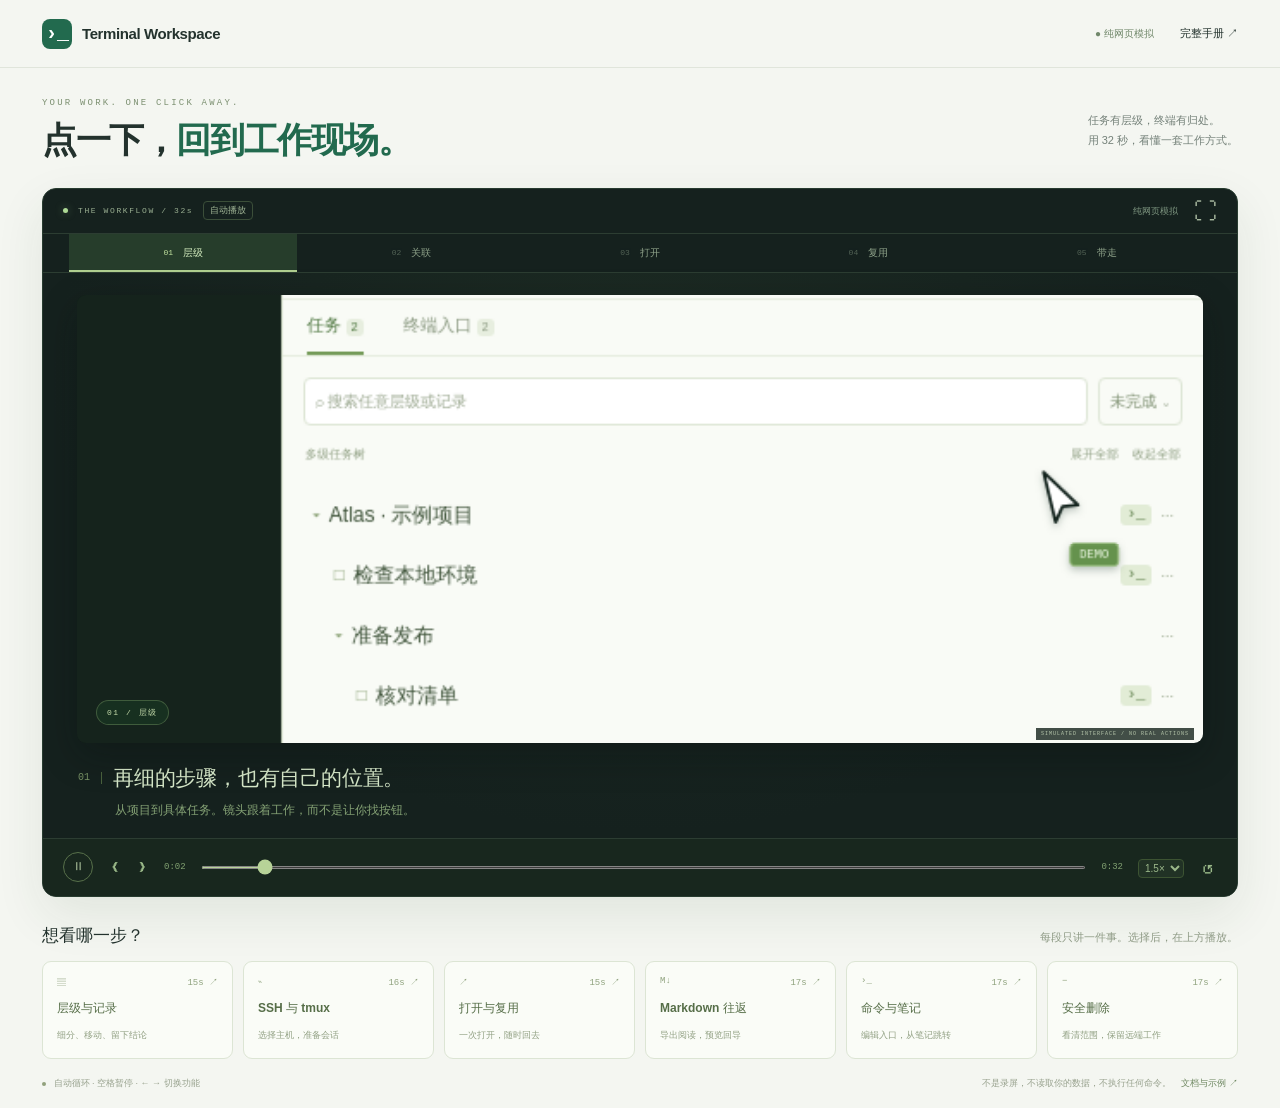
==== terminal-workspace-release/site/film.html @ c04700b7 "first commit" ====
<!doctype html>
<html lang="zh-CN">
<head>
  <meta charset="utf-8">
  <meta name="viewport" content="width=device-width, initial-scale=1">
  <meta name="description" content="不用读长文，直接看 Terminal Workspace 自动演示任务层级、SSH / tmux、终端关联与复用、Markdown 和安全删除。纯网页模拟，不操作真实应用。">
  <meta name="referrer" content="no-referrer">
  <title>Terminal Workspace · 产品短片</title>
  <link rel="stylesheet" href="cinema.css">
  <script src="cinema.js" defer></script>
</head>
<body>
  <header class="site-header"><a class="logo" href="index.html"><span>›_</span> Terminal Workspace</a><div><span class="local-badge">● 纯网页模拟</span><a href="manual.html">完整手册 ↗</a></div></header>
  <main>
    <div class="intro"><div><p class="eyebrow">YOUR WORK. ONE CLICK AWAY.</p><h1>点一下，<span>回到工作现场。</span></h1></div><p>任务有层级，终端有归处。<br>用 32 秒，看懂一套工作方式。</p></div>
    <section id="cinema" class="cinema" aria-label="Terminal Workspace 自动演示播放器">
      <div class="film-header"><div class="film-label"><span class="live-dot"></span><strong id="film-name">THE WORKFLOW / 32s</strong><span id="playing-status">自动播放</span></div><div><button id="back-main" type="button" hidden>↶ 返回主片</button><span class="safe-label">纯网页模拟</span><button id="fullscreen" type="button" aria-label="全屏观看">⛶</button></div></div>
      <div class="show-layout">
        <nav class="chapters" aria-label="跳转到演示功能"><span class="chapters-heading">THE WORKFLOW</span><div id="chapter-list"></div><a href="manual.html">需要细节？查手册 ↗</a></nav>
        <div class="screen-area">
          <div id="stage" class="stage" aria-label="模拟应用画面">
            <div id="camera" class="camera">
            <div class="app-titlebar"><span class="traffic"><i></i><i></i><i></i></span><span id="app-title">iTerm2 · Terminal Workspace</span><span class="app-titlebar-end">⌘ 1</span></div>
            <div class="app-content">
              <div class="terminal"><div class="terminal-tabs"><span id="terminal-tab">zsh — 工作终端</span><span>＋</span></div><div id="terminal-output" class="terminal-output"></div><div id="terminal-banner" class="terminal-banner" hidden></div><div class="terminal-bottom"><span id="terminal-state">LOCAL / READY</span><span>UTF-8</span></div></div>
              <aside class="sidebar"><div class="sidebar-brand"><strong>›_ Terminal Sidebar</strong><span>V2</span></div><div class="toolbar"><span id="add-task" class="fake-button accent">＋ 添加任务</span><span id="add-command" class="fake-button">＋ 终端</span><span id="refresh" class="fake-button icon-button">↻</span></div><div class="tabs"><span id="tasks-tab" class="active">任务 <b>4</b></span><span id="commands-tab">终端入口 <b>2</b></span></div><div class="filter-row"><span id="search-box">⌕ 搜索任意层级或记录</span><span id="status-filter">未完成 ⌄</span></div><div class="tree-tools"><small>多级任务树</small><span id="expand-all">展开全部</span><span id="collapse-all">收起全部</span></div><div id="workspace-list" class="workspace-list"></div><div id="notes-panel" class="notes-panel" hidden><strong>▾ 工作记录</strong><div id="note-content"></div><div id="note-input" class="note-input">记录结论与下一步…</div><span id="save-note" class="fake-button accent">添加记录</span></div><div class="sidebar-bottom"><span id="import-button">导入 Markdown</span><span id="export-button">导出 Markdown</span><span id="v1-button">打开第一版</span></div></aside>
            </div>
            <div id="modal-layer" class="modal-layer" hidden><div id="modal" class="modal"><div class="modal-top"><span id="modal-tag">TASK</span><span>×</span></div><h2 id="modal-title"></h2><div id="modal-content"></div><div id="modal-hint" class="modal-hint"></div><div id="modal-action" class="modal-action"></div></div></div>
            <div id="scene-toast" class="scene-toast" hidden><span>✓</span><span id="scene-toast-text"></span></div>
            <div id="cursor" class="cursor" aria-hidden="true"><svg width="28" height="34" viewBox="0 0 28 34"><path d="M3 2L23 21L14 22L10 31L3 2Z" fill="white" stroke="#14241e" stroke-width="1.8" stroke-linejoin="round"/></svg><span>DEMO</span></div>
            <div id="click-ring" class="click-ring" aria-hidden="true"></div>
            </div>
            <div id="comparison" class="comparison" hidden><div class="comparison-heading"><span>FROM WORKSPACE TO WORDS</span><h2>工作现场，也能带走。</h2></div><div class="comparison-cards"><div class="compare-before"><span>工作台里的层级</span><h3>▾ Atlas 项目</h3><p>└ 核对清单</p><p class="nested">☑ 验证中文输出 <b>›_</b></p><blockquote>UTF-8 验证通过。</blockquote></div><span class="compare-arrow">→</span><div class="compare-after"><span>Markdown 里的记录</span><h3>Atlas 项目</h3><pre>- [ ] 核对清单
  - [x] 验证中文输出
    &gt; UTF-8 验证通过。</pre><small>阅读版分享 · 保留 ID 的版本可回导</small></div></div><p class="comparison-note">手动导出，不是自动同步。</p></div>
            <div id="shot-label" class="shot-label" aria-hidden="true">01 / ORGANIZE</div>
            <div class="simulation-watermark">SIMULATED INTERFACE / NO REAL ACTIONS</div>
          </div>
          <div class="narration"><div><span id="scene-number">01</span><span class="narration-divider"></span><h2 id="scene-title">打开你的工作台</h2></div><p id="scene-description" aria-live="polite">纯网页模拟：所有点击只发生在这幅画面里。</p></div>
        </div>
      </div>
      <div class="player-controls"><button id="play-toggle" class="play-toggle" type="button" aria-label="暂停演示">Ⅱ</button><button id="previous" type="button" aria-label="上一个功能">❮</button><button id="next" type="button" aria-label="下一个功能">❯</button><span id="elapsed">0:00</span><label class="seek-label"><span class="sr-only">演示进度</span><input id="seek" type="range" min="0" max="1000" value="0" step="1"></label><span id="duration">2:00</span><label class="speed-label"><span class="sr-only">播放速度</span><select id="speed"><option value="1">1×</option><option value="1.5">1.5×</option><option value="2">2×</option></select></label><button id="replay" type="button" aria-label="重新播放">↺</button></div>
    </section>
    <section class="shorts" aria-label="六个功能短演示"><div class="shorts-heading"><h2>想看哪一步？</h2><span>每段只讲一件事。选择后，在上方播放。</span></div><div id="short-list" class="short-list"></div></section>
    <footer class="page-footer"><span><i></i> 自动循环 · 空格暂停 · ← → 切换功能</span><span>不是录屏，不读取你的数据，不执行任何命令。<a href="manual.html#resources">文档与示例 ↗</a></span></footer>
    <p id="motion-note" class="motion-note" hidden>检测到“减少动态效果”：已暂停自动播放。可手动逐步查看，或按播放继续。</p>
    <noscript><p class="motion-note">动画需要 JavaScript。你仍可打开 <a href="manual.html">完整使用手册</a>。</p></noscript>
  </main>
</body>
</html>
---- terminal-workspace-release/site/cinema.css ----
@charset "UTF-8";
:root { color-scheme: light; --green: #226a4e; --ink: #23322d; --muted: #748179; --paper: #f4f6f1; }
* { box-sizing: border-box; }
body { margin: 0; background: var(--paper); color: var(--ink); font: 14px/1.6 -apple-system, BlinkMacSystemFont, "Segoe UI", "PingFang SC", sans-serif; }
button, input, select { font: inherit; }
button, a, select, input[type="range"] { -webkit-tap-highlight-color: transparent; }
button { cursor: pointer; }
a { color: inherit; text-decoration: none; }
a:hover { color: var(--green); }
button:focus-visible, a:focus-visible, input:focus-visible, select:focus-visible { outline: 2px solid #8dbb84; outline-offset: 4px; }
[hidden] { display: none !important; }
.site-header { height: 68px; max-width: 1530px; margin: auto; padding: 0 42px; display: flex; align-items: center; justify-content: space-between; border-bottom: 1px solid #e0e5db; }
.logo { display: flex; gap: 10px; align-items: center; font-weight: 650; font-size: 15px; letter-spacing: -.4px; }
.logo > span { display: grid; place-items: center; height: 30px; width: 30px; border-radius: 8px; background: var(--green); color: white; font: bold 20px monospace; }
.site-header > div { display: flex; align-items: center; gap: 26px; font-size: 11px; }
.local-badge { color: #71886b; font-size: 10px; }
main { max-width: 1530px; margin: auto; padding: 0 42px; }
.intro { display: flex; align-items: center; justify-content: space-between; gap: 22px; padding: 30px 0 25px; }
.eyebrow { font: 9px monospace; letter-spacing: 2.2px; color: #7c9071; margin: 0 0 10px; }
h1 { font-size: clamp(24px, 2.7vw, 39px); line-height: 1.3; font-weight: 600; letter-spacing: -1.4px; margin: 0; }
h1 span { color: var(--green); }
.intro > p { margin: 0; color: var(--muted); font-size: 11px; line-height: 1.9; }
.cinema { background: #15211e; border: 1px solid #283c30; border-radius: 14px; overflow: hidden; box-shadow: 0 18px 50px #25442517; color: #e0e8df; }
.film-header { height: 45px; padding: 0 20px; border-bottom: 1px solid #2c3d32; display: flex; justify-content: space-between; align-items: center; gap: 16px; }
.film-label { display: flex; align-items: center; gap: 10px; font: 8px monospace; letter-spacing: 1.6px; }
.film-label strong { font-weight: 400; color: #9aaf92; }
.live-dot { height: 5px; width: 5px; border-radius: 50%; background: #add995; box-shadow: 0 0 8px #add99560; }
#playing-status { font: 9px -apple-system, sans-serif; padding: 2px 6px; border: 1px solid #3b4e39; border-radius: 4px; color: #a2b797; letter-spacing: 0; }
.film-header > div:last-child { display: flex; align-items: center; gap: 16px; }
.safe-label { font-size: 9px; color: #7e9680; }
#fullscreen { background: none; border: 0; padding: 0; color: #a9baa0; font-size: 23px; }
.show-layout { display: grid; grid-template-columns: 181px minmax(0, 1fr); }
.chapters { border-right: 1px solid #2c3d32; padding: 19px 12px 15px; display: flex; flex-direction: column; }
.chapters-heading { font: 8px monospace; color: #6f896e; letter-spacing: 1.8px; margin: 0 10px 12px; }
#chapter-list { display: flex; flex-direction: column; gap: 2px; }
#chapter-list button { border: 1px solid transparent; background: transparent; color: #8fa38a; border-radius: 5px; font-size: 10px; text-align: left; padding: 6px 10px; line-height: 1.4; display: flex; align-items: center; gap: 10px; }
#chapter-list button > span { font: 8px monospace; opacity: .5; }
#chapter-list button:hover { background: #213729; color: #cee1bb; }
#chapter-list button[aria-current="step"] { border-color: #405838; background: #2a412c; color: #d2ebbd; }
#chapter-list button[aria-current="step"] > span { color: #c1e29f; opacity: 1; }
.chapters > a { margin: auto 10px 0; padding-top: 18px; font-size: 9px; color: #709067; }
.screen-area { min-width: 0; padding: 22px 22px 0; background: radial-gradient(ellipse at 50% 20%, #344a333d, transparent 70%); }
.stage { height: 480px; border: 1px solid #54664c; border-radius: 9px; background: #13201b; box-shadow: 0 12px 36px #060e0c4d; position: relative; overflow: hidden; isolation: isolate; font-size: 11px; }
.app-titlebar { height: 31px; display: flex; align-items: center; gap: 13px; padding: 0 13px; background: #e9ede5; color: #73816a; font-size: 8px; }
.traffic { display: flex; gap: 5px; }
.traffic i { width: 7px; height: 7px; border-radius: 50%; background: #d6a29b; }
.traffic i:nth-child(2) { background: #d9c38d; }
.traffic i:nth-child(3) { background: #a4bb8e; }
.app-titlebar-end { margin-left: auto; font-size: 8px; }
.app-content { height: calc(100% - 31px); display: grid; grid-template-columns: minmax(0, 1.1fr) minmax(0, 1fr); }
.terminal { position: relative; min-width: 0; background: #15231c; color: #c5d7b8; display: flex; flex-direction: column; }
.terminal-tabs { height: 31px; padding: 7px 13px; border-bottom: 1px solid #2a3d2b; display: flex; justify-content: space-between; color: #85a177; font: 8px monospace; }
.terminal-output { padding: 24px 22px; font: 11px/2.2 "SFMono-Regular", Consolas, monospace; overflow: hidden; flex: 1; }
.terminal-line { min-height: 24px; white-space: pre-wrap; overflow-wrap: anywhere; }
.terminal-line.dim { color: #63865e; }
.terminal-line.bright { color: #c1e399; }
.terminal-caret { color: #b4df99; }
.terminal-bottom { border-top: 1px solid #2a3d2b; font: 7px monospace; color: #699061; display: flex; justify-content: space-between; padding: 7px 13px; }
.terminal-banner { position: absolute; left: 17px; right: 17px; bottom: 46px; border: 1px solid #597447; padding: 12px; border-radius: 6px; font-size: 10px; color: #bedea2; background: #273e29; }
.sidebar { min-width: 0; color: #3c5137; background: #f9fbf6; display: flex; flex-direction: column; overflow: hidden; border-left: 1px solid #d7e1cc; }
.sidebar-brand { padding: 13px 14px 9px; display: flex; justify-content: space-between; align-items: center; }
.sidebar-brand strong { font-size: 11px; }
.sidebar-brand > span { font: 7px monospace; color: #90a281; }
.toolbar { display: flex; gap: 5px; padding: 0 13px 10px; }
.fake-button { padding: 5px 8px; border: 1px solid #d7e1cd; border-radius: 5px; font-size: 8px; background: white; display: inline-block; }
.fake-button.accent { background: #477342; border-color: #477342; color: white; }
.icon-button { margin-left: auto; }
.tabs { border-top: 1px solid #e6eddf; border-bottom: 1px solid #e6eddf; display: flex; gap: 23px; padding: 0 14px; color: #8a9980; font-size: 9px; }
.tabs > span { padding: 7px 0; }
.tabs > span.active { color: #4d763f; border-bottom: 2px solid #759b59; }
.tabs b { font: 7px monospace; background: #e7eedf; padding: 1px 3px; border-radius: 3px; }
.filter-row { display: flex; align-items: center; padding: 12px 12px 4px; gap: 6px; font-size: 8px; }
#search-box { flex: 1; border: 1px solid #dde6d5; border-radius: 4px; padding: 6px; color: #9ca991; background: white; min-width: 0; }
#status-filter { border: 1px solid #dde6d5; border-radius: 4px; padding: 6px; color: #7d8f70; white-space: nowrap; }
.tree-tools { display: flex; gap: 8px; padding: 7px 13px; font-size: 7px; color: #8f9f82; }
.tree-tools small { margin-right: auto; font-size: 7px; }
.workspace-list { padding: 5px 10px; overflow: hidden; }
.tree-node { display: flex; gap: 5px; align-items: center; min-height: 31px; font-size: 9px; padding: 5px 7px; margin: 1px 0; border-radius: 4px; position: relative; }
.tree-node.selected { background: #eaf1e1; color: #43642f; }
.tree-node.deleted { opacity: .2; text-decoration: line-through; }
.tree-node.done > .node-title { text-decoration: line-through; color: #9aab8b; }
.tree-node .indent-line { position: absolute; top: 0; bottom: 0; width: 1px; background: #d7e3ca; }
.node-symbol { color: #8ba276; font-size: 10px; }
.node-title { flex: 1; min-width: 0; }
.node-terminal { background: #e2ecd6; color: #53763f; font: 9px monospace; padding: 1px 4px; border-radius: 3px; }
.node-edit { color: #97a68b; font-size: 9px; }
.notes-panel { padding: 8px 16px 12px; border-top: 1px solid #e6eddf; font-size: 8px; }
.notes-panel strong { font-size: 8px; font-weight: 500; }
#note-content { color: #718763; font-size: 8px; margin: 8px 0; }
.note-input { min-height: 42px; padding: 8px; border: 1px solid #dbe5d3; border-radius: 4px; color: #a3af98; background: white; margin-bottom: 6px; }
.sidebar-bottom { display: flex; gap: 13px; margin-top: auto; padding: 10px 12px 18px; border-top: 1px solid #e3eada; font-size: 8px; color: #7e906f; }
.modal-layer { position: absolute; inset: 31px 0 0; background: #0c1e1847; display: grid; place-items: center; padding: 12px; z-index: 3; backdrop-filter: blur(2px); }
.modal { width: min(370px, 86%); padding: 18px 22px; border: 1px solid #e2e9d9; border-radius: 10px; background: #fcfdf9; box-shadow: 0 24px 55px #05170e40; color: #395031; transform-origin: 75% 60%; }
.modal-top { display: flex; justify-content: space-between; color: #94a886; font: 8px monospace; letter-spacing: 1.5px; }
.modal h2 { font-size: 17px; line-height: 1.4; margin: 7px 0 13px; letter-spacing: -.3px; }
.field { margin: 8px 0; }
.field-label { font-size: 8px; color: #8a9b7c; margin-bottom: 3px; }
.field-value { border: 1px solid #dce5d2; background: white; border-radius: 5px; padding: 7px 9px; min-height: 30px; font-size: 10px; color: #587448; white-space: pre-wrap; overflow-wrap: anywhere; }
.field-value.typing { border-color: #81a768; }
.field-value.typing::after { content: '▏'; color: #54743e; }
.modal-hint { font-size: 8px; color: #8b9d7e; margin-top: 9px; }
.modal-action { background: #40723e; color: white; text-align: center; font-size: 9px; padding: 8px; border-radius: 5px; margin-top: 12px; }
.modal-action.danger { background: #aa6759; }
.result-option { border: 1px solid #d5e4c9; background: #edf4e5; padding: 7px 9px; font-size: 9px; border-radius: 4px; color: #547642; margin: 4px 0; }
.code-preview { margin: 9px 0; white-space: pre-wrap; overflow-wrap: anywhere; font: 9px/1.9 monospace; padding: 12px; background: #eef3e7; color: #648351; border-radius: 4px; }
.command-card { border: 1px solid #dce6d2; padding: 10px; background: white; border-radius: 6px; margin: 7px 0; font-size: 8px; }
.command-card strong { display: block; font-size: 10px; color: #557442; }
.command-card p { color: #95a48a; margin: 5px 0 8px; font: 7px monospace; overflow-wrap: anywhere; }
.command-actions { display: flex; gap: 12px; color: #7d9867; }
.scene-toast { position: absolute; left: 50%; bottom: 23px; transform: translateX(-50%); background: #e8f4da; border: 1px solid #aac391; border-radius: 7px; padding: 10px 16px; font-size: 10px; color: #4d7033; display: flex; gap: 10px; white-space: nowrap; max-width: 95%; z-index: 6; box-shadow: 0 8px 24px #11231625; }
.scene-toast > span:last-child { white-space: normal; }
.cursor { position: absolute; top: 0; left: 0; z-index: 9; pointer-events: none; filter: drop-shadow(0 2px 2px #08241640); width: 62px; }
.cursor > span { display: inline-block; color: #f1fbe9; background: #65924d; padding: 2px 5px; border: 1px solid #96ba7d; border-radius: 3px; margin-left: 18px; font: 7px monospace; }
.click-ring { position: absolute; width: 38px; height: 38px; border: 2px solid #9bd47d; border-radius: 50%; top: 0; left: 0; opacity: 0; pointer-events: none; z-index: 8; }
.simulation-watermark { position: absolute; right: 9px; bottom: 3px; font: 5px monospace; letter-spacing: 1px; color: #94a28c; z-index: 2; pointer-events: none; }
.narration { min-height: 98px; padding: 21px 2px 16px; }
.narration > div { display: flex; align-items: center; gap: 11px; }
#scene-number { color: #769064; font: 10px monospace; }
.narration-divider { height: 12px; width: 1px; background: #4a623d; }
.narration h2 { font-size: 17px; letter-spacing: -.2px; color: #d6e8c9; font-weight: 500; margin: 0; }
.narration p { font-size: 10px; color: #85a275; margin: 6px 0 0 37px; }
.player-controls { height: 58px; padding: 0 20px; display: flex; gap: 15px; align-items: center; border-top: 1px solid #2c3d32; background: #18271e; }
.player-controls button { border: 0; background: transparent; color: #99b888; padding: 3px; font-size: 13px; }
.player-controls .play-toggle { width: 30px; height: 30px; border: 1px solid #57704a; border-radius: 50%; padding: 0; font-size: 11px; color: #d0e7bb; flex-shrink: 0; }
.player-controls > span { font: 9px monospace; color: #81a171; }
.seek-label { flex: 1; display: flex; align-items: center; min-width: 0; }
#seek { width: 100%; height: 3px; accent-color: #b7d398; cursor: pointer; margin: 0; }
#speed { color: #9bb88a; background: #213225; border: 1px solid #3c5332; border-radius: 4px; padding: 2px; font-size: 10px; }
#replay { font-size: 23px; }
.page-footer { display: flex; gap: 18px; justify-content: space-between; padding: 17px 0 20px; font-size: 9px; color: #97a18d; }
.page-footer a { color: #6d8760; margin-left: 10px; }
.page-footer i { display: inline-block; width: 4px; height: 4px; border-radius: 50%; background: #91a17c; vertical-align: middle; margin-right: 5px; }
.motion-note { font-size: 11px; color: #75856a; text-align: center; padding: 10px; }
.sr-only { position: absolute; width: 1px; height: 1px; margin: -1px; overflow: hidden; clip: rect(0,0,0,0); white-space: nowrap; }
.cinema:fullscreen { display: flex; flex-direction: column; border-radius: 0; border: 0; padding: 0 4vw; justify-content: center; }
.cinema:fullscreen .show-layout { flex: 1; max-height: 85vh; }
.cinema:fullscreen .screen-area { display: flex; flex-direction: column; }
.cinema:fullscreen .stage { flex: 1; height: auto; min-height: 480px; }
.cinema:fullscreen .chapters { justify-content: center; }
.cinema:fullscreen .chapters > a { margin-top: 22px; }
@media (min-width: 1600px) { .stage { height: 530px; } .screen-area { padding: 27px 28px 0; } #chapter-list button { padding: 7px 10px; } }
@media (max-width: 1100px) { main, .site-header { padding-left: 25px; padding-right: 25px; } .show-layout { grid-template-columns: 155px minmax(0,1fr); } .screen-area { padding: 15px 15px 0; } .intro > p { display: none; } .stage { height: 475px; } .terminal-output { font-size: 9px; padding: 20px 13px; } .app-content { grid-template-columns: minmax(0,.9fr) minmax(0,1.1fr); } .sidebar-brand strong { font-size: 10px; } .sidebar-brand { padding-left: 10px; padding-right: 10px; } .toolbar, .tabs { padding-left: 10px; padding-right: 10px; } .tree-node { font-size: 8px; } }
@media (max-width: 820px) { .show-layout { display: flex; flex-direction: column; } .chapters { padding: 8px 12px; border-right: 0; border-bottom: 1px solid #2c3d32; } .chapters-heading, .chapters > a { display: none; } #chapter-list { flex-direction: row; overflow-x: auto; scrollbar-width: thin; scrollbar-color: #426435 transparent; padding-bottom: 3px; } #chapter-list button { flex-shrink: 0; font-size: 9px; padding: 5px 8px; gap: 6px; } .screen-area { padding: 13px 13px 0; } .stage { height: 450px; } .narration { min-height: 91px; padding: 16px 1px; } .safe-label { display: none; } main, .site-header { padding-left: 18px; padding-right: 18px; } .page-footer { flex-direction: column; gap: 5px; } }
@media (max-width: 520px) { .site-header { height: 57px; padding: 0 15px; } .site-header > div { gap: 10px; font-size: 10px; } .local-badge { display: none; } .logo { font-size: 12px; gap: 7px; } .logo > span { height: 25px; width: 25px; font-size: 17px; border-radius: 6px; } main { padding: 0 10px; } .intro { padding: 22px 5px; } h1 { font-size: 25px; letter-spacing: -1px; } .eyebrow { font-size: 7px; letter-spacing: 1.4px; } .cinema { border-radius: 10px; } .film-header { padding: 0 12px; height: 37px; } .film-label { font-size: 6px; gap: 7px; letter-spacing: 1px; } #playing-status { font-size: 7px; } .screen-area { padding: 8px 7px 0; } .stage { height: 412px; } .app-titlebar { padding: 0 7px; gap: 7px; font-size: 6px; height: 25px; } .traffic i { width: 5px; height: 5px; } .traffic { gap: 3px; } .app-content { height: calc(100% - 25px); grid-template-columns: minmax(0,.64fr) minmax(0,1.36fr); } .terminal-tabs { padding: 8px 6px; font-size: 6px; height: 27px; } .terminal-output { padding: 14px 8px; font-size: 7px; line-height: 2; } .terminal-line { min-height: 17px; } .terminal-bottom { font-size: 5px; padding: 7px 5px; } .terminal-banner { left: 5px; right: 5px; padding: 7px; font-size: 7px; bottom: 28px; } .sidebar-brand { padding: 10px 7px 8px; } .sidebar-brand strong { font-size: 8px; } .sidebar-brand > span { font-size: 6px; } .toolbar { padding: 0 6px 7px; gap: 3px; } .fake-button { font-size: 6px; padding: 4px 5px; border-radius: 3px; } .tabs { gap: 13px; font-size: 7px; padding: 0 8px; } .tabs b { font-size: 5px; } .filter-row { font-size: 6px; padding: 8px 6px 3px; gap: 3px; } #search-box, #status-filter { padding: 4px 3px; } .tree-tools { padding: 6px 7px; gap: 5px; font-size: 5px; } .tree-tools small { font-size: 5px; } .workspace-list { padding: 3px 4px; } .tree-node { font-size: 7px; gap: 3px; padding-top: 4px; padding-bottom: 4px; min-height: 28px; } .node-symbol, .node-terminal { font-size: 7px; } .node-edit { font-size: 7px; } .sidebar-bottom { font-size: 6px; gap: 7px; padding: 8px 6px 14px; } .notes-panel { padding: 7px; font-size: 6px; } .notes-panel strong, #note-content { font-size: 6px; } .note-input { padding: 6px; min-height: 32px; } .modal-layer { inset: 25px 0 0; padding: 7px; } .modal { width: 90%; padding: 14px 17px; } .modal h2 { font-size: 15px; margin-bottom: 10px; } .field { margin: 7px 0; } .field-value { font-size: 9px; min-height: 26px; padding: 6px 8px; } .scene-toast { bottom: 15px; padding: 8px 10px; font-size: 8px; } .cursor svg { width: 21px; height: 26px; } .cursor > span { font-size: 5px; margin-left: 12px; } .simulation-watermark { font-size: 4px; letter-spacing: .4px; } .narration h2 { font-size: 14px; } .narration p { font-size: 9px; margin-top: 5px; margin-left: 31px; } .narration > div { gap: 8px; } .narration { min-height: 97px; padding: 14px 4px; } .player-controls { padding: 0 10px; gap: 10px; height: 49px; } .player-controls > span { font-size: 7px; } .player-controls button { font-size: 10px; } .player-controls .play-toggle { width: 25px; height: 25px; } #speed { font-size: 8px; } .page-footer { font-size: 8px; padding: 12px 5px; } .page-footer a { margin-left: 3px; } .cinema:fullscreen { padding: 0; } .cinema:fullscreen .stage { min-height: 380px; } }
@media (prefers-reduced-motion: reduce) { * { scroll-behavior: auto !important; } }
.show-layout { display: block; }
.chapters { padding: 0; border: 0; }
.chapters-heading, .chapters > a { display: none; }
#chapter-list { flex-direction: row; gap: 0; padding: 0 26px; overflow-x: auto; border-bottom: 1px solid #2c3d32; }
#chapter-list button { flex: 1; justify-content: center; border: 0; border-radius: 0; padding: 12px 10px; font-size: 10px; white-space: nowrap; }
#chapter-list button[aria-current="step"] { background: #263d2b; box-shadow: inset 0 -2px #afce8f; }
.screen-area { padding: 22px 34px 0; }
.stage { height: clamp(365px, 35vw, 505px); border: 0; background: #13201b; }
.camera { width: 100%; height: 100%; position: absolute; inset: 0; transform-origin: 0 0; will-change: transform; }
.simulation-watermark { z-index: 15; background: #15231ccc; color: #b7c7ac; padding: 3px 5px; }
.shot-label { position: absolute; bottom: 18px; left: 19px; font: 8px monospace; letter-spacing: 1.5px; color: #c5dcab; border: 1px solid #83a16a60; padding: 6px 10px; border-radius: 20px; background: #193422dc; pointer-events: none; z-index: 12; }
.narration { min-height: 87px; padding: 18px 1px; }
.narration h2 { font-size: 21px; }
.narration p { font-size: 12px; }
.terminal-output { font-size: 14px; line-height: 2; }
.sidebar-brand strong { font-size: 13px; }
.tree-node { font-size: 12px; min-height: 34px; }
.fake-button, .tabs { font-size: 10px; }
.filter-row { font-size: 9px; }
.modal { width: min(405px, 82%); padding: 20px 25px; }
.modal h2 { font-size: 21px; }
.field-label, .modal-hint { font-size: 10px; }
.field-value { font-size: 12px; }
.modal-action { font-size: 11px; }
.scene-toast { font-size: 12px; }
.terminal-banner { font-size: 13px; }
#back-main { color: #b8d0a7; border: 1px solid #4b6540; border-radius: 5px; background: transparent; font-size: 10px; padding: 4px 9px; }
.comparison { position: absolute; inset: 0; z-index: 11; background: radial-gradient(ellipse at 60% 20%, #3c5940, #14271d 85%); display: flex; align-items: center; justify-content: center; flex-direction: column; padding: 28px; overflow: hidden; }
.comparison-heading { text-align: center; margin-bottom: 28px; }
.comparison-heading > span { font: 9px monospace; letter-spacing: 3px; color: #9fb48e; }
.comparison-heading h2 { margin: 12px 0 0; font-size: 30px; font-weight: 500; color: #e6f1dc; }
.comparison-cards { width: min(830px, 96%); display: grid; grid-template-columns: 1fr 45px 1fr; align-items: center; gap: 15px; }
.comparison-cards > div { min-height: 195px; padding: 22px; background: #f5f8ee; color: #4b6540; border-radius: 10px; box-shadow: 0 14px 32px #07130a33; }
.comparison-cards > div > span { font-size: 9px; color: #95a387; }
.comparison-cards h3 { margin: 14px 0 10px; font-size: 17px; }
.comparison-cards p { margin: 7px 0; font-size: 13px; }
.comparison-cards p.nested { margin-left: 18px; }
.comparison-cards b { font: 11px monospace; background: #dfeacf; border-radius: 3px; padding: 2px 4px; }
.comparison-cards blockquote { font-size: 11px; margin: 12px 0 0 32px; border-left: 2px solid #b0c499; padding-left: 9px; color: #8b9d7a; }
.comparison-cards pre { font: 12px/2 monospace; white-space: pre-wrap; overflow-wrap: anywhere; }
.comparison-cards small { font-size: 9px; color: #8b9e77; }
.compare-arrow { text-align: center; font-size: 30px; color: #b5d395; }
.comparison-note { font-size: 10px; color: #8ba57c; margin: 19px 0 0; }
.shorts { padding-top: 25px; }
.shorts-heading { display: flex; align-items: baseline; justify-content: space-between; gap: 12px; margin-bottom: 12px; }
.shorts-heading h2 { margin: 0; font-size: 17px; font-weight: 550; }
.shorts-heading > span { font-size: 11px; color: #8f9b86; }
.short-list { display: grid; grid-template-columns: repeat(6, minmax(0, 1fr)); gap: 10px; }
.short-card { text-align: left; border: 1px solid #dce5d4; border-radius: 9px; padding: 14px; background: #fafcf7; color: #566e48; transition: background .2s, transform .2s, box-shadow .2s; }
.short-card:hover, .short-card:focus-visible { transform: translateY(-3px); box-shadow: 0 6px 18px #43612c12; background: white; }
.short-card[aria-pressed="true"] { border-color: #8cac70; background: #e8f0df; }
.short-card > span { display: flex; justify-content: space-between; color: #90a37f; font: 9px monospace; }
.short-card strong { display: block; font-size: 12px; font-weight: 550; margin: 10px 0 4px; }
.short-card small { font-size: 9px; color: #91a083; }
.cinema:fullscreen .show-layout { flex: 1; display: flex; flex-direction: column; }
.cinema:fullscreen .screen-area { flex: 1; }
.cinema:fullscreen .stage { min-height: 300px; }
@media (max-width: 820px) { .screen-area { padding: 14px 16px 0; } #chapter-list { padding: 0 8px; } #chapter-list button { font-size: 9px; padding: 9px 7px; } .short-list { grid-template-columns: repeat(3, 1fr); } .stage { height: 405px; } .modal { padding: 15px 20px; } .comparison-cards { width: 100%; gap: 8px; grid-template-columns: 1fr 25px 1fr; } .comparison-cards > div { padding: 16px; } }
@media (max-width: 520px) { .stage { height: 360px; } .screen-area { padding: 8px 7px 0; } #chapter-list { padding: 0 4px; } #chapter-list button { font-size: 8px; gap: 4px; } #chapter-list button > span { display: none; } .shorts { padding: 18px 5px 0; } .shorts-heading > span { font-size: 9px; } .short-card { padding: 10px; } .short-card strong { font-size: 11px; } .short-card small { font-size: 8px; } .narration h2 { font-size: 17px; } .narration p { font-size: 10px; } .narration { min-height: 91px; } .terminal-output { font-size: 9px; } .tree-node { font-size: 8px; min-height: 26px; } .sidebar-brand strong { font-size: 9px; } .fake-button, .tabs { font-size: 7px; } .filter-row { font-size: 6px; } .modal { padding: 13px 15px; } .modal h2 { font-size: 17px; } .field-value { font-size: 10px; } .field-label, .modal-hint { font-size: 8px; } .modal-action { font-size: 9px; } .scene-toast { font-size: 9px; } .terminal-banner { font-size: 9px; } .comparison { padding: 15px; } .comparison-heading { margin-bottom: 20px; } .comparison-heading h2 { font-size: 23px; } .comparison-heading > span { font-size: 7px; letter-spacing: 1px; } .comparison-cards { grid-template-columns: 1fr 18px 1fr; gap: 5px; } .comparison-cards > div { padding: 12px 9px; min-height: 160px; } .comparison-cards h3 { font-size: 12px; } .comparison-cards p, .comparison-cards pre { font-size: 8px; } .comparison-cards p.nested { margin-left: 5px; } .comparison-cards blockquote { margin-left: 5px; font-size: 8px; } .comparison-cards small, .comparison-cards > div > span { font-size: 7px; } .compare-arrow { font-size: 19px; } .shot-label { bottom: 12px; left: 11px; font-size: 6px; padding: 4px 8px; } .comparison-note { font-size: 8px; } }
@media (prefers-reduced-motion: reduce) { .short-card { transition: none; } .short-card:hover { transform: none; } }
@media (max-width: 520px) { .stage { height: 410px; } .modal { padding: 12px 14px; } .modal h2 { font-size: 16px; margin-bottom: 9px; } .field { margin: 6px 0; } .field-value { min-height: 24px; padding: 5px 7px; } .result-option { font-size: 8px; padding: 5px 7px; } .modal-hint { font-size: 7px; margin-top: 6px; } .modal-action { margin-top: 9px; padding: 7px; } }
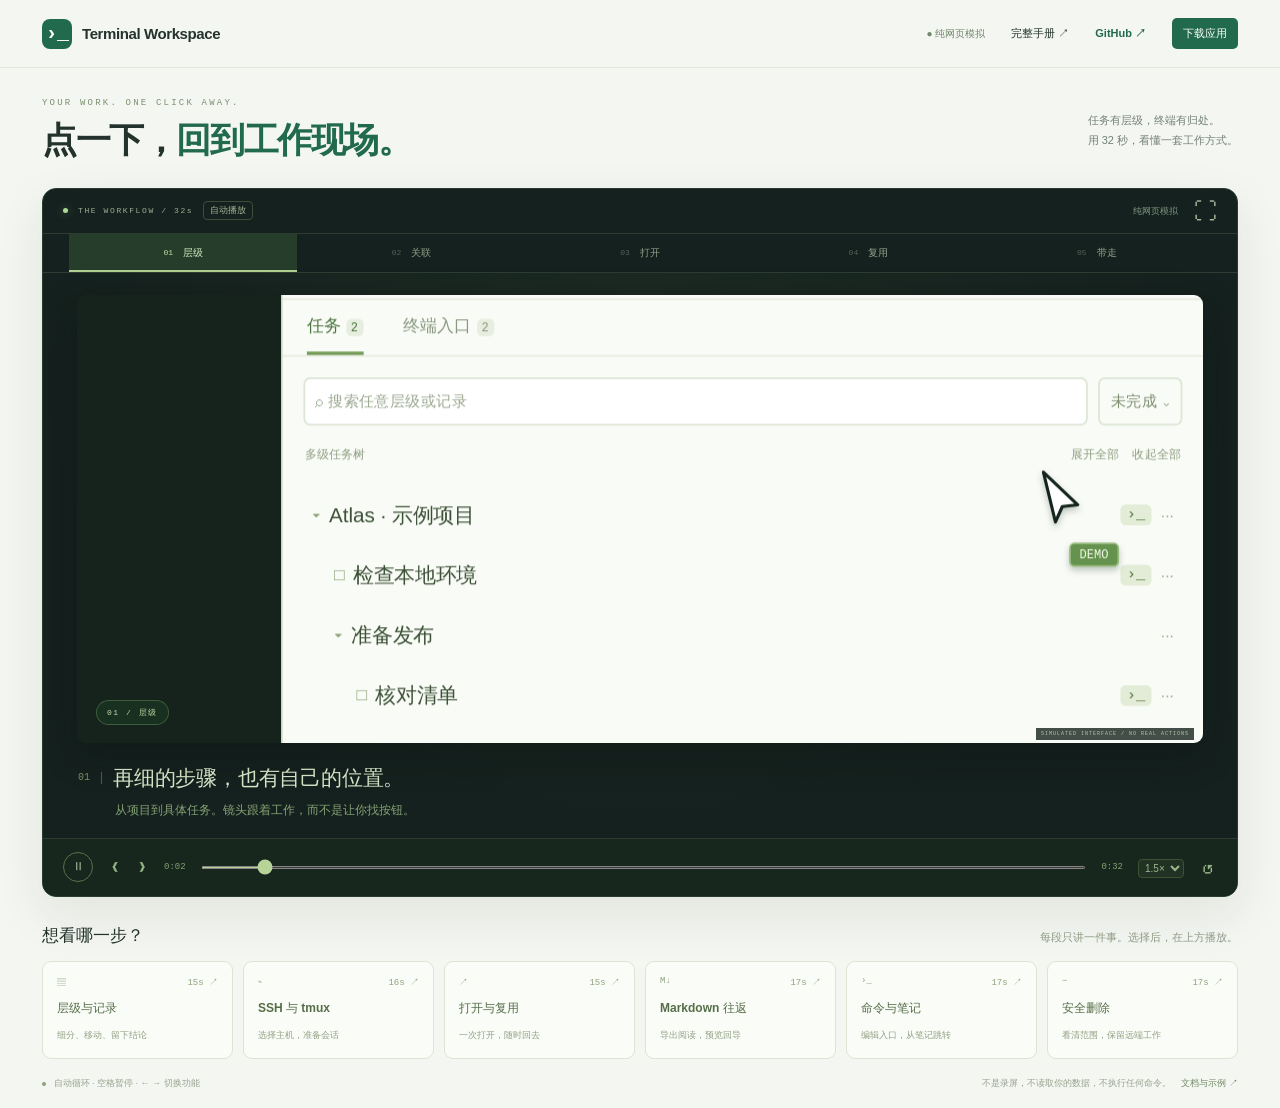
==== commit ac2c0a4c: "docs: link website navigation to GitHub and stable downloads" ====
--- a/terminal-workspace-release/site/film.html
+++ b/terminal-workspace-release/site/film.html
@@ -10,7 +10,7 @@
   <script src="cinema.js" defer></script>
 </head>
 <body>
-  <header class="site-header"><a class="logo" href="index.html"><span>›_</span> Terminal Workspace</a><div><span class="local-badge">● 纯网页模拟</span><a href="manual.html">完整手册 ↗</a></div></header>
+  <header class="site-header project-header"><a class="logo" href="index.html"><span>›_</span> Terminal Workspace</a><div><span class="local-badge">● 纯网页模拟</span><a href="manual.html">完整手册 ↗</a><a class="repo-link" href="https://github.com/wang202111/TerminalWorkBar" target="_blank" rel="noopener noreferrer" title="wang202111/TerminalWorkBar 源码仓库">GitHub ↗</a><a class="download-link" href="https://github.com/wang202111/TerminalWorkBar/releases/latest" target="_blank" rel="noopener noreferrer">下载应用</a></div></header>
   <main>
     <div class="intro"><div><p class="eyebrow">YOUR WORK. ONE CLICK AWAY.</p><h1>点一下，<span>回到工作现场。</span></h1></div><p>任务有层级，终端有归处。<br>用 32 秒，看懂一套工作方式。</p></div>
     <section id="cinema" class="cinema" aria-label="Terminal Workspace 自动演示播放器">
--- a/terminal-workspace-release/site/cinema.css
+++ b/terminal-workspace-release/site/cinema.css
@@ -14,6 +14,9 @@
 .logo > span { display: grid; place-items: center; height: 30px; width: 30px; border-radius: 8px; background: var(--green); color: white; font: bold 20px monospace; }
 .site-header > div { display: flex; align-items: center; gap: 26px; font-size: 11px; }
 .local-badge { color: #71886b; font-size: 10px; }
+.project-header .repo-link { color: var(--green); font-weight: 650; white-space: nowrap; }
+.project-header .download-link { color: white; background: var(--green); border-radius: 5px; padding: 7px 11px; white-space: nowrap; }
+@media (max-width: 700px) { .site-header.project-header { height: auto; flex-wrap: wrap; gap: 12px; padding-top: 12px; padding-bottom: 12px; } .site-header.project-header > div { width: 100%; justify-content: space-between; gap: 10px; } .project-header .local-badge { display: none; } }
 main { max-width: 1530px; margin: auto; padding: 0 42px; }
 .intro { display: flex; align-items: center; justify-content: space-between; gap: 22px; padding: 30px 0 25px; }
 .eyebrow { font: 9px monospace; letter-spacing: 2.2px; color: #7c9071; margin: 0 0 10px; }
